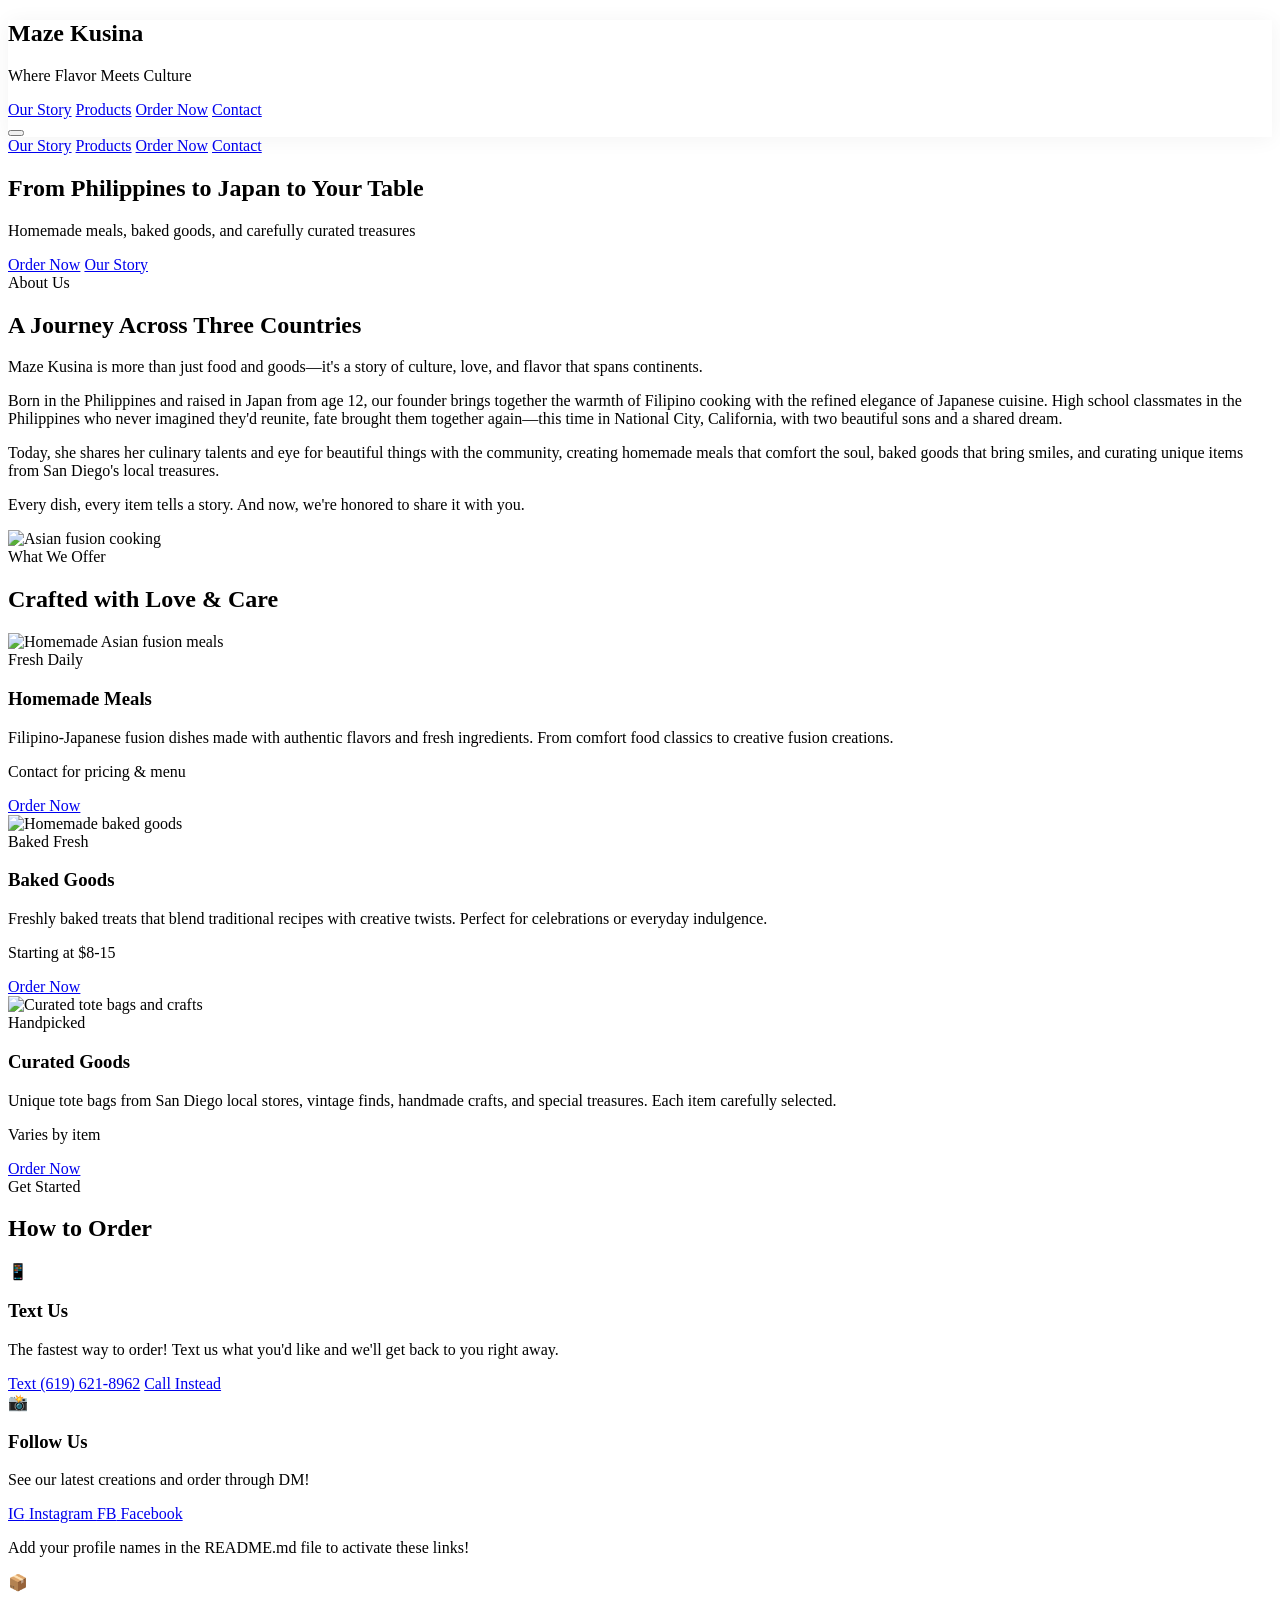
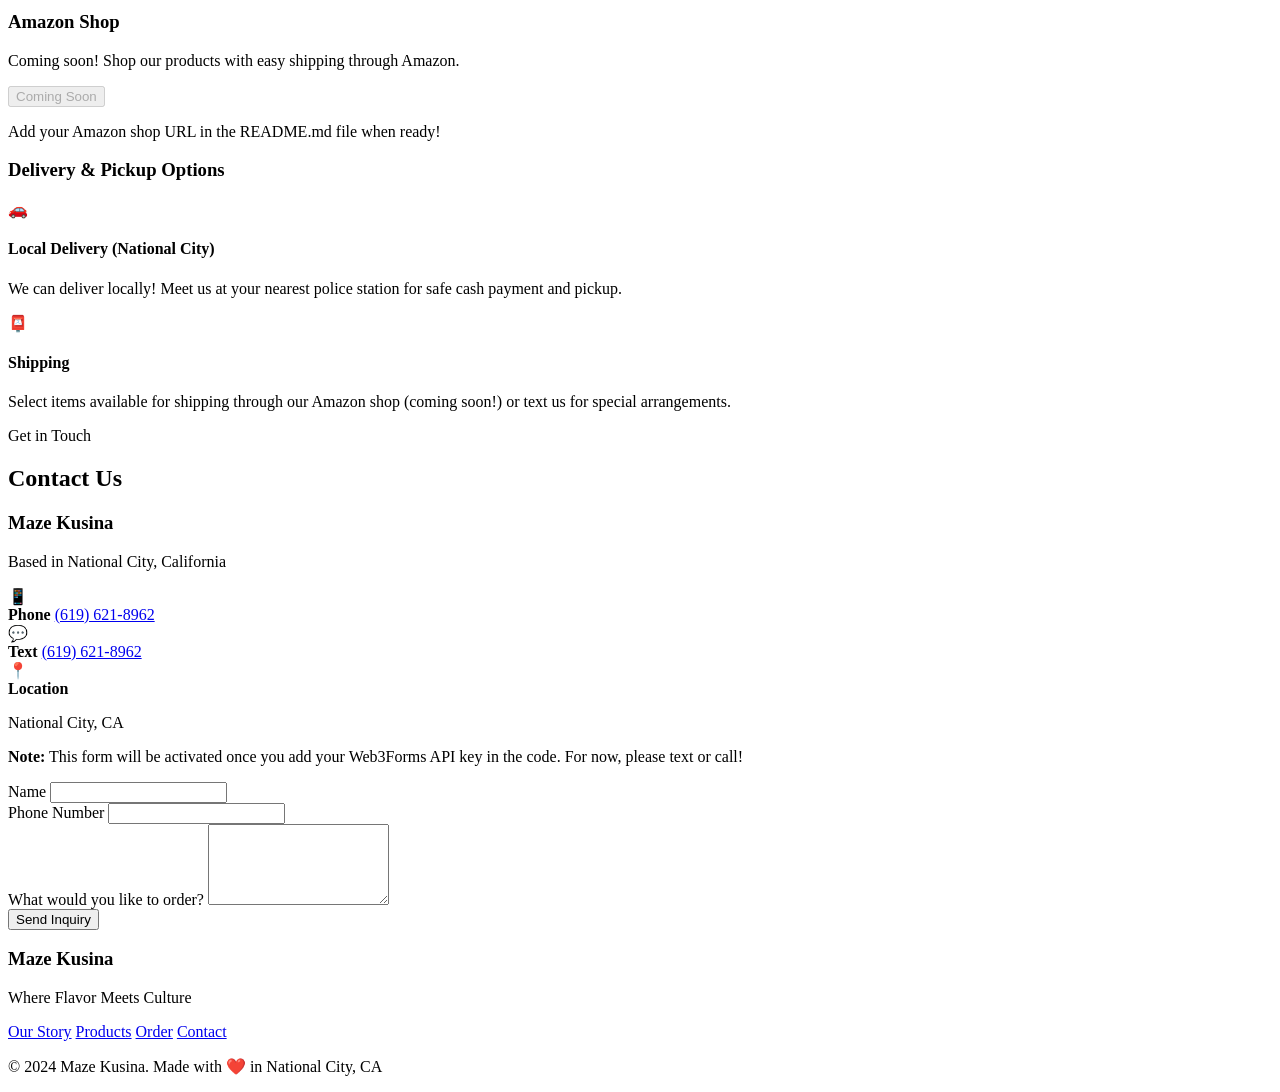
==== projects/maze-kusina/index.html @ 772ee9c9 "Add complete Maze Kusina index.html" ====
<!DOCTYPE html>
<html lang="en">
<head>
    <meta charset="UTF-8">
    <meta name="viewport" content="width=device-width, initial-scale=1.0">
    <title>Maze Kusina - Homemade Filipino-Japanese Fusion Food & Curated Goods</title>
    <meta name="description" content="Homemade meals, baked goods, and curated items from National City, CA. Filipino-Japanese fusion with love.">
    <link rel="stylesheet" href="styles.css">
</head>
<body>
    <!-- Navigation -->
    <nav class="navbar">
        <div class="container">
            <div class="nav-brand">
                <h1>Maze Kusina</h1>
                <p class="tagline">Where Flavor Meets Culture</p>
            </div>
            <div class="nav-links">
                <a href="#story">Our Story</a>
                <a href="#products">Products</a>
                <a href="#order">Order Now</a>
                <a href="#contact">Contact</a>
            </div>
            <button class="mobile-menu-toggle" aria-label="Toggle menu">
                <span></span>
                <span></span>
                <span></span>
            </button>
        </div>
    </nav>

    <!-- Mobile Menu -->
    <div class="mobile-menu">
        <a href="#story">Our Story</a>
        <a href="#products">Products</a>
        <a href="#order">Order Now</a>
        <a href="#contact">Contact</a>
    </div>

    <!-- Hero Section -->
    <section class="hero">
        <div class="hero-overlay"></div>
        <div class="hero-content">
            <h2 class="hero-title">From Philippines to Japan to Your Table</h2>
            <p class="hero-subtitle">Homemade meals, baked goods, and carefully curated treasures</p>
            <div class="hero-buttons">
                <a href="#order" class="btn btn-primary">Order Now</a>
                <a href="#story" class="btn btn-secondary">Our Story</a>
            </div>
        </div>
    </section>

    <!-- Our Story Section -->
    <section id="story" class="story-section">
        <div class="container">
            <div class="section-header">
                <span class="section-label">About Us</span>
                <h2>A Journey Across Three Countries</h2>
            </div>
            <div class="story-content">
                <div class="story-text">
                    <p class="story-intro">Maze Kusina is more than just food and goods—it's a story of culture, love, and flavor that spans continents.</p>
                    <p>Born in the Philippines and raised in Japan from age 12, our founder brings together the warmth of Filipino cooking with the refined elegance of Japanese cuisine. High school classmates in the Philippines who never imagined they'd reunite, fate brought them together again—this time in National City, California, with two beautiful sons and a shared dream.</p>
                    <p>Today, she shares her culinary talents and eye for beautiful things with the community, creating homemade meals that comfort the soul, baked goods that bring smiles, and curating unique items from San Diego's local treasures.</p>
                    <p class="story-closing">Every dish, every item tells a story. And now, we're honored to share it with you.</p>
                </div>
                <div class="story-image">
                    <img src="https://images.unsplash.com/photo-1556910103-1c02745aae4d?w=800&q=80" alt="Asian fusion cooking">
                </div>
            </div>
        </div>
    </section>

    <!-- Products Section -->
    <section id="products" class="products-section">
        <div class="container">
            <div class="section-header">
                <span class="section-label">What We Offer</span>
                <h2>Crafted with Love & Care</h2>
            </div>
            <div class="products-grid">
                <!-- Homemade Meals -->
                <div class="product-card">
                    <div class="product-image">
                        <img src="https://images.unsplash.com/photo-1455619452474-d2be8b1e70cd?w=800&q=80" alt="Homemade Asian fusion meals">
                        <div class="product-badge">Fresh Daily</div>
                    </div>
                    <div class="product-info">
                        <h3>Homemade Meals</h3>
                        <p>Filipino-Japanese fusion dishes made with authentic flavors and fresh ingredients. From comfort food classics to creative fusion creations.</p>
                        <p class="product-price">Contact for pricing & menu</p>
                        <a href="#order" class="btn btn-outline">Order Now</a>
                    </div>
                </div>

                <!-- Baked Goods -->
                <div class="product-card">
                    <div class="product-image">
                        <img src="https://images.unsplash.com/photo-1509440159596-0249088772ff?w=800&q=80" alt="Homemade baked goods">
                        <div class="product-badge">Baked Fresh</div>
                    </div>
                    <div class="product-info">
                        <h3>Baked Goods</h3>
                        <p>Freshly baked treats that blend traditional recipes with creative twists. Perfect for celebrations or everyday indulgence.</p>
                        <p class="product-price">Starting at $8-15</p>
                        <a href="#order" class="btn btn-outline">Order Now</a>
                    </div>
                </div>

                <!-- Curated Items -->
                <div class="product-card">
                    <div class="product-image">
                        <img src="https://images.unsplash.com/photo-1591195853828-11db59a44f6b?w=800&q=80" alt="Curated tote bags and crafts">
                        <div class="product-badge">Handpicked</div>
                    </div>
                    <div class="product-info">
                        <h3>Curated Goods</h3>
                        <p>Unique tote bags from San Diego local stores, vintage finds, handmade crafts, and special treasures. Each item carefully selected.</p>
                        <p class="product-price">Varies by item</p>
                        <a href="#order" class="btn btn-outline">Order Now</a>
                    </div>
                </div>
            </div>
        </div>
    </section>

    <!-- How to Order Section -->
    <section id="order" class="order-section">
        <div class="container">
            <div class="section-header">
                <span class="section-label">Get Started</span>
                <h2>How to Order</h2>
            </div>
            <div class="order-methods">
                <!-- Text Orders -->
                <div class="order-card primary-method">
                    <div class="order-icon">📱</div>
                    <h3>Text Us</h3>
                    <p>The fastest way to order! Text us what you'd like and we'll get back to you right away.</p>
                    <a href="sms:+16196218962" class="btn btn-primary">Text (619) 621-8962</a>
                    <a href="tel:+16196218962" class="btn btn-secondary">Call Instead</a>
                </div>

                <!-- Social Media -->
                <div class="order-card">
                    <div class="order-icon">📸</div>
                    <h3>Follow Us</h3>
                    <p>See our latest creations and order through DM!</p>
                    <div class="social-buttons">
                        <a href="#" class="btn btn-outline social-btn" id="instagram-link">
                            <span class="social-icon">IG</span> Instagram
                        </a>
                        <a href="#" class="btn btn-outline social-btn" id="facebook-link">
                            <span class="social-icon">FB</span> Facebook
                        </a>
                    </div>
                    <p class="social-note">Add your profile names in the README.md file to activate these links!</p>
                </div>

                <!-- Amazon Shop (Coming Soon) -->
                <div class="order-card">
                    <div class="order-icon">📦</div>
                    <h3>Amazon Shop</h3>
                    <p>Coming soon! Shop our products with easy shipping through Amazon.</p>
                    <button class="btn btn-outline" disabled>Coming Soon</button>
                    <p class="note">Add your Amazon shop URL in the README.md file when ready!</p>
                </div>
            </div>

            <!-- Delivery Info -->
            <div class="delivery-info">
                <h3>Delivery & Pickup Options</h3>
                <div class="delivery-options">
                    <div class="delivery-option">
                        <span class="delivery-icon">🚗</span>
                        <div>
                            <h4>Local Delivery (National City)</h4>
                            <p>We can deliver locally! Meet us at your nearest police station for safe cash payment and pickup.</p>
                        </div>
                    </div>
                    <div class="delivery-option">
                        <span class="delivery-icon">📮</span>
                        <div>
                            <h4>Shipping</h4>
                            <p>Select items available for shipping through our Amazon shop (coming soon!) or text us for special arrangements.</p>
                        </div>
                    </div>
                </div>
            </div>
        </div>
    </section>

    <!-- Contact Section -->
    <section id="contact" class="contact-section">
        <div class="container">
            <div class="section-header">
                <span class="section-label">Get in Touch</span>
                <h2>Contact Us</h2>
            </div>
            <div class="contact-content">
                <div class="contact-info">
                    <h3>Maze Kusina</h3>
                    <p>Based in National City, California</p>
                    <div class="contact-details">
                        <div class="contact-item">
                            <span class="contact-icon">📱</span>
                            <div>
                                <strong>Phone</strong>
                                <a href="tel:+16196218962">(619) 621-8962</a>
                            </div>
                        </div>
                        <div class="contact-item">
                            <span class="contact-icon">💬</span>
                            <div>
                                <strong>Text</strong>
                                <a href="sms:+16196218962">(619) 621-8962</a>
                            </div>
                        </div>
                        <div class="contact-item">
                            <span class="contact-icon">📍</span>
                            <div>
                                <strong>Location</strong>
                                <p>National City, CA</p>
                            </div>
                        </div>
                    </div>
                </div>
                <div class="contact-form-container">
                    <form id="contactForm" class="contact-form" action="https://api.web3forms.com/submit" method="POST">
                        <input type="hidden" name="access_key" value="YOUR_WEB3FORMS_KEY">
                        <input type="hidden" name="subject" value="New Maze Kusina Inquiry">
                        <input type="hidden" name="from_name" value="Maze Kusina Website">
                        
                        <div class="form-note">
                            <p><strong>Note:</strong> This form will be activated once you add your Web3Forms API key in the code. For now, please text or call!</p>
                        </div>
                        
                        <div class="form-group">
                            <label for="name">Name</label>
                            <input type="text" id="name" name="name" required>
                        </div>
                        <div class="form-group">
                            <label for="phone">Phone Number</label>
                            <input type="tel" id="phone" name="phone" required>
                        </div>
                        <div class="form-group">
                            <label for="message">What would you like to order?</label>
                            <textarea id="message" name="message" rows="5" required></textarea>
                        </div>
                        <button type="submit" class="btn btn-primary">Send Inquiry</button>
                    </form>
                </div>
            </div>
        </div>
    </section>

    <!-- Footer -->
    <footer class="footer">
        <div class="container">
            <div class="footer-content">
                <div class="footer-brand">
                    <h3>Maze Kusina</h3>
                    <p>Where Flavor Meets Culture</p>
                </div>
                <div class="footer-links">
                    <a href="#story">Our Story</a>
                    <a href="#products">Products</a>
                    <a href="#order">Order</a>
                    <a href="#contact">Contact</a>
                </div>
            </div>
            <div class="footer-bottom">
                <p>&copy; 2024 Maze Kusina. Made with ❤️ in National City, CA</p>
            </div>
        </div>
    </footer>

    <script src="script.js"></script>
</body>
</html>
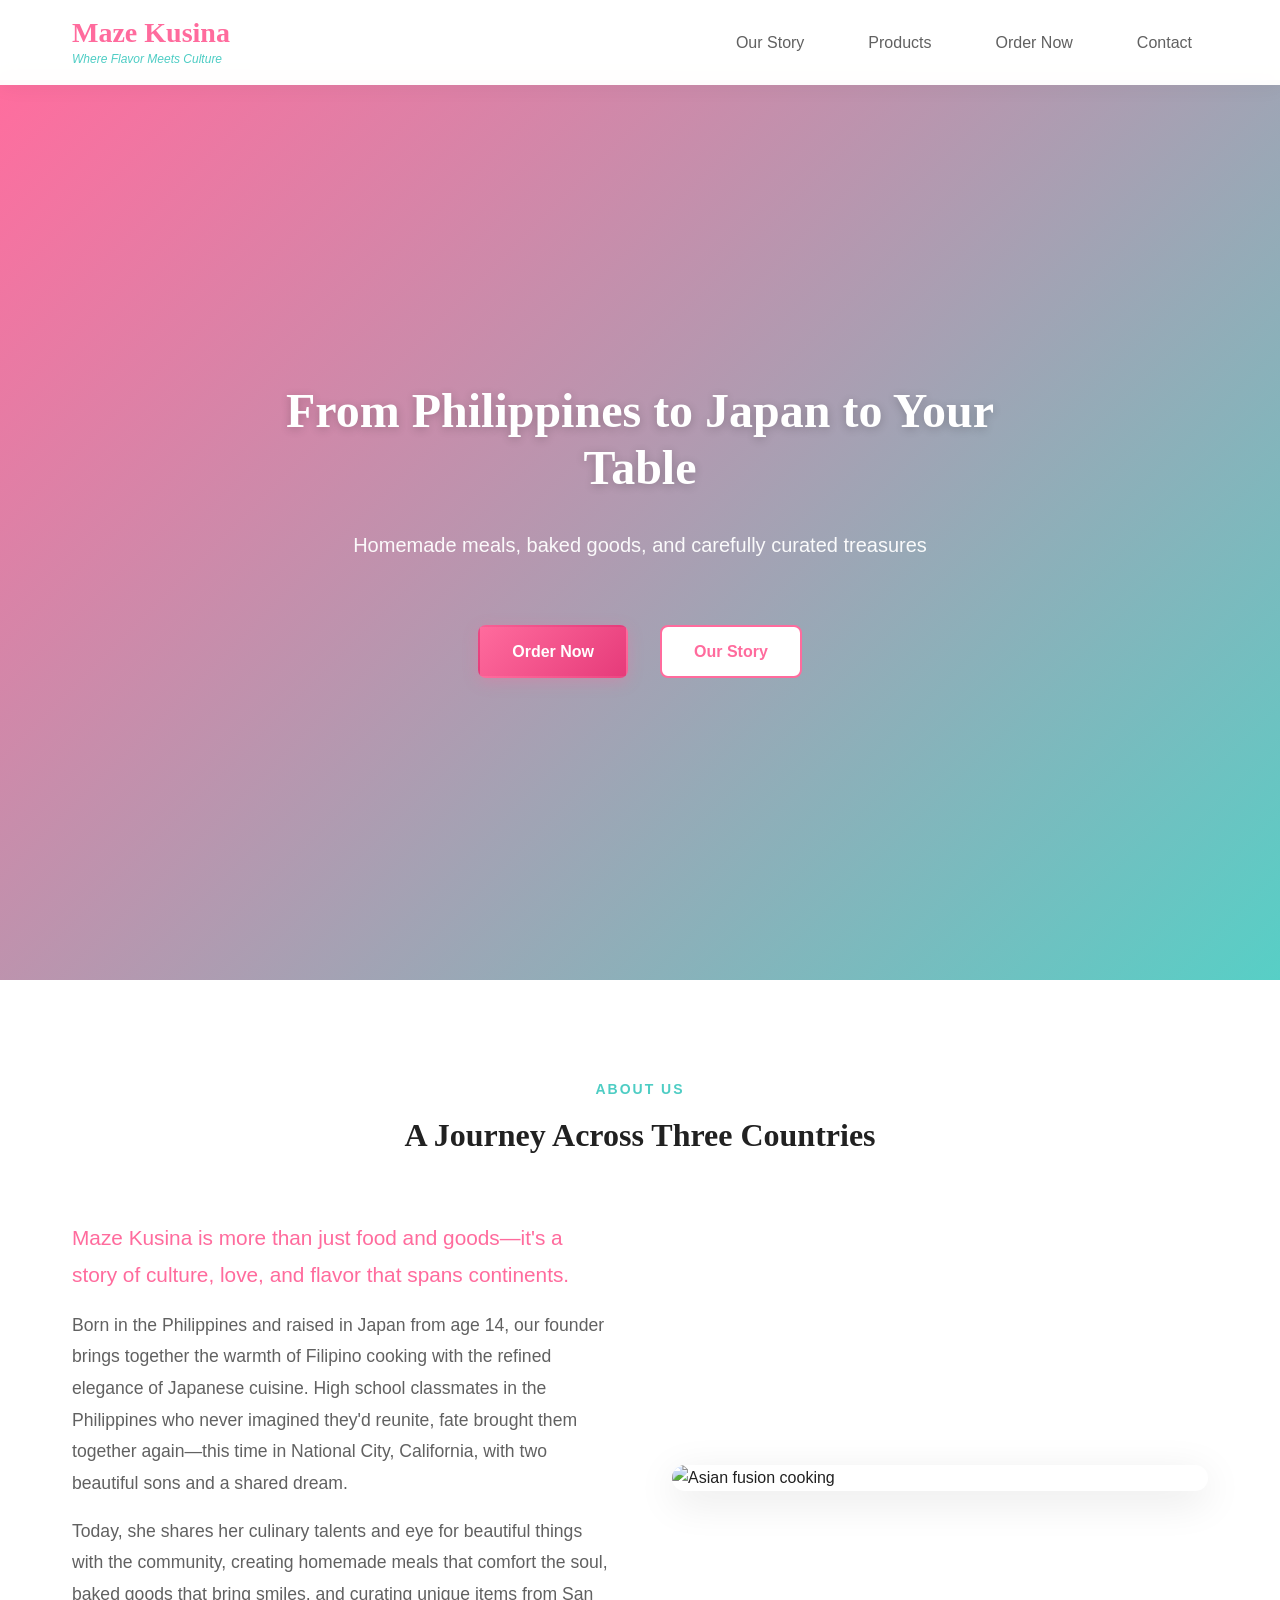
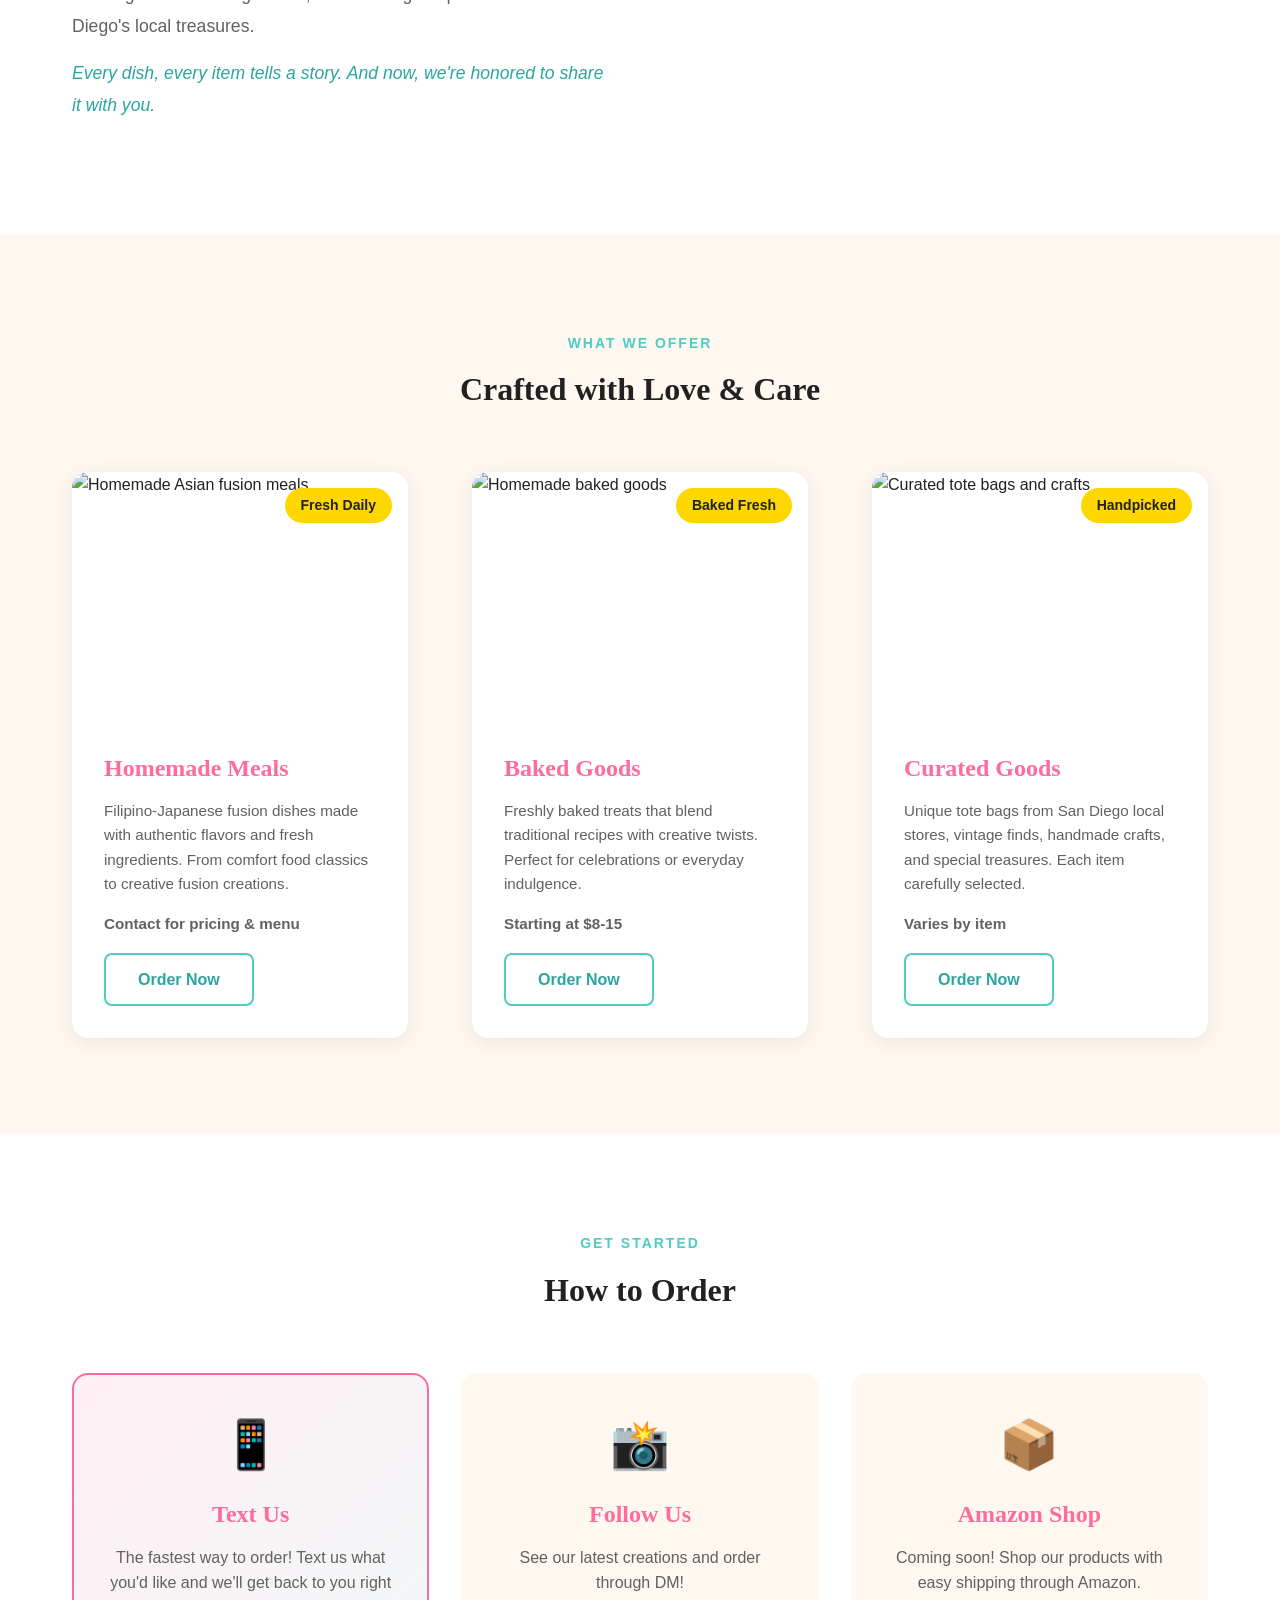
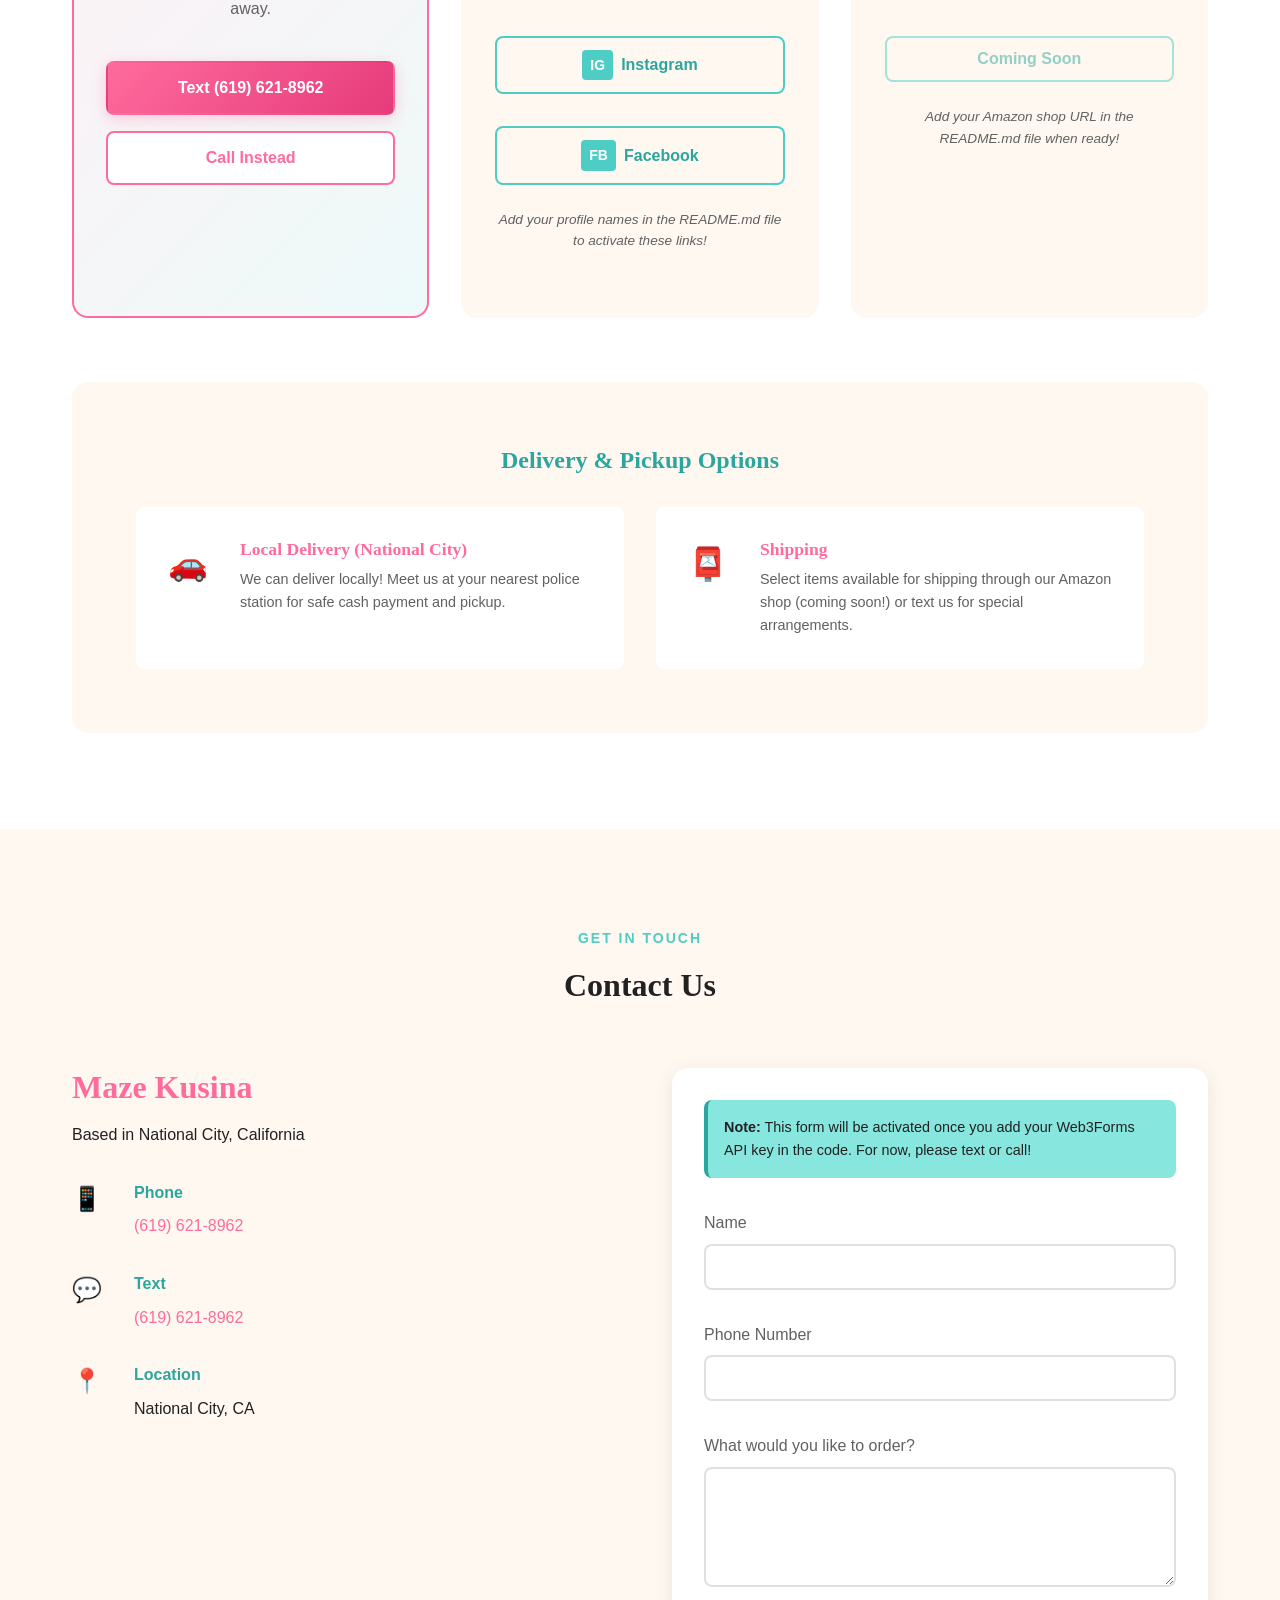
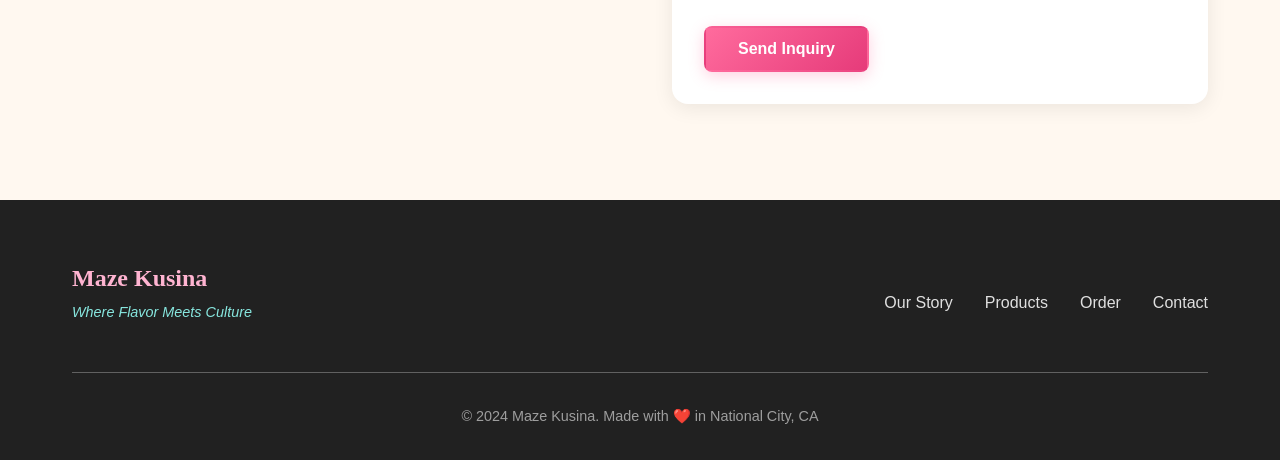
==== commit 0b6e6eec: "Update founder's age from 12 to 14 in story" ====
--- a/projects/maze-kusina/index.html
+++ b/projects/maze-kusina/index.html
@@ -60,7 +60,7 @@
             <div class="story-content">
                 <div class="story-text">
                     <p class="story-intro">Maze Kusina is more than just food and goods—it's a story of culture, love, and flavor that spans continents.</p>
-                    <p>Born in the Philippines and raised in Japan from age 12, our founder brings together the warmth of Filipino cooking with the refined elegance of Japanese cuisine. High school classmates in the Philippines who never imagined they'd reunite, fate brought them together again—this time in National City, California, with two beautiful sons and a shared dream.</p>
+                    <p>Born in the Philippines and raised in Japan from age 14, our founder brings together the warmth of Filipino cooking with the refined elegance of Japanese cuisine. High school classmates in the Philippines who never imagined they'd reunite, fate brought them together again—this time in National City, California, with two beautiful sons and a shared dream.</p>
                     <p>Today, she shares her culinary talents and eye for beautiful things with the community, creating homemade meals that comfort the soul, baked goods that bring smiles, and curating unique items from San Diego's local treasures.</p>
                     <p class="story-closing">Every dish, every item tells a story. And now, we're honored to share it with you.</p>
                 </div>
@@ -277,4 +277,4 @@
 
     <script src="script.js"></script>
 </body>
-</html>+</html>
--- a/projects/maze-kusina/styles.css
+++ b/projects/maze-kusina/styles.css
@@ -0,0 +1,798 @@
+/* ====================================
+   MAZE KUSINA - STYLES
+   Filipino-Japanese Fusion Aesthetic
+   ==================================== */
+
+:root {
+    --coral-primary: #FF6B9D;
+    --coral-light: #FFB4D1;
+    --coral-dark: #E63B7A;
+    --teal-primary: #4ECDC4;
+    --teal-light: #87E6DE;
+    --teal-dark: #2BA69F;
+    --gold-accent: #FFD700;
+    --gold-light: #FFE55C;
+    --white: #FFFFFF;
+    --cream: #FFF8F0;
+    --gray-100: #F7F7F7;
+    --gray-300: #E0E0E0;
+    --gray-500: #9E9E9E;
+    --gray-700: #616161;
+    --gray-900: #212121;
+    --spacing-xs: 0.5rem;
+    --spacing-sm: 1rem;
+    --spacing-md: 2rem;
+    --spacing-lg: 4rem;
+    --spacing-xl: 6rem;
+    --font-heading: 'Georgia', serif;
+    --font-body: -apple-system, BlinkMacSystemFont, 'Segoe UI', Roboto, Oxygen, Ubuntu, Cantarell, sans-serif;
+    --radius-sm: 8px;
+    --radius-md: 16px;
+    --radius-lg: 24px;
+}
+
+* {
+    margin: 0;
+    padding: 0;
+    box-sizing: border-box;
+}
+
+html {
+    scroll-behavior: smooth;
+}
+
+body {
+    font-family: var(--font-body);
+    color: var(--gray-900);
+    background-color: var(--cream);
+    line-height: 1.6;
+    overflow-x: hidden;
+}
+
+h1, h2, h3, h4, h5, h6 {
+    font-family: var(--font-heading);
+    line-height: 1.2;
+    margin-bottom: var(--spacing-sm);
+}
+
+h1 { font-size: 2.5rem; }
+h2 { font-size: 2rem; }
+h3 { font-size: 1.5rem; }
+
+p {
+    margin-bottom: var(--spacing-sm);
+}
+
+a {
+    color: inherit;
+    text-decoration: none;
+    transition: all 0.3s ease;
+}
+
+img {
+    max-width: 100%;
+    height: auto;
+    display: block;
+}
+
+.container {
+    max-width: 1200px;
+    margin: 0 auto;
+    padding: 0 var(--spacing-md);
+}
+
+.btn {
+    display: inline-block;
+    padding: 12px 32px;
+    border-radius: var(--radius-sm);
+    font-weight: 600;
+    text-align: center;
+    cursor: pointer;
+    transition: all 0.3s ease;
+    border: 2px solid transparent;
+    font-size: 1rem;
+    text-decoration: none;
+}
+
+.btn-primary {
+    background: linear-gradient(135deg, var(--coral-primary), var(--coral-dark));
+    color: var(--white);
+    box-shadow: 0 4px 15px rgba(255, 107, 157, 0.3);
+}
+
+.btn-primary:hover {
+    transform: translateY(-2px);
+    box-shadow: 0 6px 20px rgba(255, 107, 157, 0.4);
+}
+
+.btn-secondary {
+    background: var(--white);
+    color: var(--coral-primary);
+    border: 2px solid var(--coral-primary);
+}
+
+.btn-secondary:hover {
+    background: var(--coral-primary);
+    color: var(--white);
+}
+
+.btn-outline {
+    background: transparent;
+    border: 2px solid var(--teal-primary);
+    color: var(--teal-dark);
+}
+
+.btn-outline:hover {
+    background: var(--teal-primary);
+    color: var(--white);
+}
+
+.btn:disabled {
+    opacity: 0.5;
+    cursor: not-allowed;
+}
+
+.section-header {
+    text-align: center;
+    margin-bottom: var(--spacing-lg);
+}
+
+.section-label {
+    display: inline-block;
+    color: var(--teal-primary);
+    font-weight: 600;
+    text-transform: uppercase;
+    letter-spacing: 2px;
+    font-size: 0.875rem;
+    margin-bottom: var(--spacing-sm);
+}
+
+.navbar {
+    position: fixed;
+    top: 0;
+    left: 0;
+    right: 0;
+    background: rgba(255, 255, 255, 0.95);
+    backdrop-filter: blur(10px);
+    box-shadow: 0 2px 20px rgba(0, 0, 0, 0.05);
+    z-index: 1000;
+    padding: var(--spacing-sm) 0;
+}
+
+.navbar .container {
+    display: flex;
+    justify-content: space-between;
+    align-items: center;
+}
+
+.nav-brand h1 {
+    font-size: 1.75rem;
+    color: var(--coral-primary);
+    margin-bottom: 0;
+}
+
+.nav-brand .tagline {
+    font-size: 0.75rem;
+    color: var(--teal-primary);
+    font-style: italic;
+    margin: 0;
+}
+
+.nav-links {
+    display: flex;
+    gap: var(--spacing-md);
+}
+
+.nav-links a {
+    color: var(--gray-700);
+    font-weight: 500;
+    padding: 8px 16px;
+    border-radius: var(--radius-sm);
+    transition: all 0.3s ease;
+}
+
+.nav-links a:hover {
+    color: var(--coral-primary);
+    background: var(--coral-light);
+}
+
+.mobile-menu-toggle {
+    display: none;
+    flex-direction: column;
+    background: none;
+    border: none;
+    cursor: pointer;
+    padding: 8px;
+}
+
+.mobile-menu-toggle span {
+    width: 25px;
+    height: 3px;
+    background: var(--coral-primary);
+    margin: 3px 0;
+    border-radius: 3px;
+    transition: all 0.3s ease;
+}
+
+.mobile-menu {
+    display: none;
+    position: fixed;
+    top: 80px;
+    left: 0;
+    right: 0;
+    background: var(--white);
+    box-shadow: 0 4px 20px rgba(0, 0, 0, 0.1);
+    z-index: 999;
+    padding: var(--spacing-md);
+    flex-direction: column;
+    gap: var(--spacing-sm);
+}
+
+.mobile-menu.active {
+    display: flex;
+}
+
+.mobile-menu a {
+    padding: var(--spacing-sm);
+    color: var(--gray-700);
+    border-radius: var(--radius-sm);
+    transition: all 0.3s ease;
+}
+
+.mobile-menu a:hover {
+    background: var(--coral-light);
+    color: var(--coral-primary);
+}
+
+.hero {
+    position: relative;
+    height: 100vh;
+    min-height: 600px;
+    display: flex;
+    align-items: center;
+    justify-content: center;
+    background: linear-gradient(135deg, var(--coral-light) 0%, var(--teal-light) 100%);
+    background-image: 
+        linear-gradient(135deg, rgba(255, 107, 157, 0.9) 0%, rgba(78, 205, 196, 0.8) 100%),
+        url('https://images.unsplash.com/photo-1504674900247-0877df9cc836?w=1600&q=80');
+    background-size: cover;
+    background-position: center;
+    margin-top: 80px;
+}
+
+.hero-overlay {
+    position: absolute;
+    top: 0;
+    left: 0;
+    right: 0;
+    bottom: 0;
+    background: linear-gradient(135deg, rgba(255, 107, 157, 0.85) 0%, rgba(78, 205, 196, 0.75) 100%);
+}
+
+.hero-content {
+    position: relative;
+    z-index: 1;
+    text-align: center;
+    color: var(--white);
+    max-width: 800px;
+    padding: var(--spacing-md);
+}
+
+.hero-title {
+    font-size: 3rem;
+    margin-bottom: var(--spacing-md);
+    text-shadow: 0 2px 10px rgba(0, 0, 0, 0.2);
+    animation: fadeInUp 1s ease;
+}
+
+.hero-subtitle {
+    font-size: 1.25rem;
+    margin-bottom: var(--spacing-lg);
+    opacity: 0.95;
+    animation: fadeInUp 1.2s ease;
+}
+
+.hero-buttons {
+    display: flex;
+    gap: var(--spacing-md);
+    justify-content: center;
+    flex-wrap: wrap;
+    animation: fadeInUp 1.4s ease;
+}
+
+@keyframes fadeInUp {
+    from {
+        opacity: 0;
+        transform: translateY(30px);
+    }
+    to {
+        opacity: 1;
+        transform: translateY(0);
+    }
+}
+
+.story-section {
+    padding: var(--spacing-xl) 0;
+    background: var(--white);
+}
+
+.story-content {
+    display: grid;
+    grid-template-columns: 1fr 1fr;
+    gap: var(--spacing-lg);
+    align-items: center;
+}
+
+.story-text p {
+    font-size: 1.1rem;
+    line-height: 1.8;
+    color: var(--gray-700);
+}
+
+.story-intro {
+    font-size: 1.3rem !important;
+    color: var(--coral-primary) !important;
+    font-weight: 500;
+}
+
+.story-closing {
+    font-style: italic;
+    color: var(--teal-dark) !important;
+}
+
+.story-image img {
+    width: 100%;
+    border-radius: var(--radius-lg);
+    box-shadow: 0 10px 40px rgba(0, 0, 0, 0.1);
+}
+
+.products-section {
+    padding: var(--spacing-xl) 0;
+    background: var(--cream);
+}
+
+.products-grid {
+    display: grid;
+    grid-template-columns: repeat(auto-fit, minmax(300px, 1fr));
+    gap: var(--spacing-lg);
+}
+
+.product-card {
+    background: var(--white);
+    border-radius: var(--radius-md);
+    overflow: hidden;
+    box-shadow: 0 4px 20px rgba(0, 0, 0, 0.08);
+    transition: all 0.3s ease;
+}
+
+.product-card:hover {
+    transform: translateY(-8px);
+    box-shadow: 0 8px 30px rgba(0, 0, 0, 0.15);
+}
+
+.product-image {
+    position: relative;
+    height: 250px;
+    overflow: hidden;
+}
+
+.product-image img {
+    width: 100%;
+    height: 100%;
+    object-fit: cover;
+    transition: transform 0.3s ease;
+}
+
+.product-card:hover .product-image img {
+    transform: scale(1.05);
+}
+
+.product-badge {
+    position: absolute;
+    top: var(--spacing-sm);
+    right: var(--spacing-sm);
+    background: var(--gold-accent);
+    color: var(--gray-900);
+    padding: 6px 16px;
+    border-radius: 20px;
+    font-size: 0.875rem;
+    font-weight: 600;
+}
+
+.product-info {
+    padding: var(--spacing-md);
+}
+
+.product-info h3 {
+    color: var(--coral-primary);
+    margin-bottom: var(--spacing-sm);
+}
+
+.product-info p {
+    color: var(--gray-700);
+    font-size: 0.95rem;
+}
+
+.product-price {
+    font-size: 1.1rem;
+    font-weight: 600;
+    color: var(--teal-dark);
+    margin: var(--spacing-sm) 0;
+}
+
+.order-section {
+    padding: var(--spacing-xl) 0;
+    background: var(--white);
+}
+
+.order-methods {
+    display: grid;
+    grid-template-columns: repeat(auto-fit, minmax(280px, 1fr));
+    gap: var(--spacing-md);
+    margin-bottom: var(--spacing-lg);
+}
+
+.order-card {
+    background: var(--cream);
+    padding: var(--spacing-md);
+    border-radius: var(--radius-md);
+    text-align: center;
+    transition: all 0.3s ease;
+    border: 2px solid transparent;
+}
+
+.order-card:hover {
+    transform: translateY(-5px);
+    box-shadow: 0 8px 25px rgba(0, 0, 0, 0.1);
+}
+
+.primary-method {
+    border: 2px solid var(--coral-primary);
+    background: linear-gradient(135deg, rgba(255, 107, 157, 0.1), rgba(78, 205, 196, 0.1));
+}
+
+.order-icon {
+    font-size: 3rem;
+    margin-bottom: var(--spacing-sm);
+}
+
+.order-card h3 {
+    color: var(--coral-primary);
+    margin-bottom: var(--spacing-sm);
+}
+
+.order-card p {
+    color: var(--gray-700);
+    margin-bottom: var(--spacing-md);
+}
+
+.order-card .btn {
+    margin: var(--spacing-xs) 0;
+    width: 100%;
+    max-width: 300px;
+}
+
+.social-buttons {
+    display: flex;
+    flex-direction: column;
+    gap: var(--spacing-sm);
+    align-items: center;
+}
+
+.social-btn {
+    display: flex;
+    align-items: center;
+    justify-content: center;
+    gap: var(--spacing-xs);
+}
+
+.social-icon {
+    font-weight: bold;
+    background: var(--teal-primary);
+    color: var(--white);
+    padding: 4px 8px;
+    border-radius: 4px;
+    font-size: 0.875rem;
+}
+
+.social-note, .note {
+    font-size: 0.85rem;
+    color: var(--gray-500);
+    font-style: italic;
+    margin-top: var(--spacing-sm);
+}
+
+.delivery-info {
+    background: var(--cream);
+    padding: var(--spacing-lg);
+    border-radius: var(--radius-md);
+    margin-top: var(--spacing-lg);
+}
+
+.delivery-info h3 {
+    text-align: center;
+    color: var(--teal-dark);
+    margin-bottom: var(--spacing-md);
+}
+
+.delivery-options {
+    display: grid;
+    grid-template-columns: repeat(auto-fit, minmax(250px, 1fr));
+    gap: var(--spacing-md);
+}
+
+.delivery-option {
+    display: flex;
+    gap: var(--spacing-md);
+    background: var(--white);
+    padding: var(--spacing-md);
+    border-radius: var(--radius-sm);
+}
+
+.delivery-icon {
+    font-size: 2rem;
+}
+
+.delivery-option h4 {
+    color: var(--coral-primary);
+    margin-bottom: var(--spacing-xs);
+    font-size: 1.1rem;
+}
+
+.delivery-option p {
+    color: var(--gray-700);
+    font-size: 0.9rem;
+    margin: 0;
+}
+
+.contact-section {
+    padding: var(--spacing-xl) 0;
+    background: var(--cream);
+}
+
+.contact-content {
+    display: grid;
+    grid-template-columns: 1fr 1fr;
+    gap: var(--spacing-lg);
+}
+
+.contact-info h3 {
+    color: var(--coral-primary);
+    font-size: 2rem;
+    margin-bottom: var(--spacing-sm);
+}
+
+.contact-details {
+    margin-top: var(--spacing-md);
+}
+
+.contact-item {
+    display: flex;
+    gap: var(--spacing-md);
+    margin-bottom: var(--spacing-md);
+    align-items: flex-start;
+}
+
+.contact-icon {
+    font-size: 1.5rem;
+}
+
+.contact-item strong {
+    display: block;
+    color: var(--teal-dark);
+    margin-bottom: var(--spacing-xs);
+}
+
+.contact-item a {
+    color: var(--coral-primary);
+    font-weight: 500;
+}
+
+.contact-item a:hover {
+    text-decoration: underline;
+}
+
+.contact-form-container {
+    background: var(--white);
+    padding: var(--spacing-md);
+    border-radius: var(--radius-md);
+    box-shadow: 0 4px 20px rgba(0, 0, 0, 0.08);
+}
+
+.form-note {
+    background: var(--teal-light);
+    padding: var(--spacing-sm);
+    border-radius: var(--radius-sm);
+    margin-bottom: var(--spacing-md);
+    border-left: 4px solid var(--teal-dark);
+}
+
+.form-note p {
+    margin: 0;
+    font-size: 0.9rem;
+    color: var(--gray-900);
+}
+
+.form-group {
+    margin-bottom: var(--spacing-md);
+}
+
+.form-group label {
+    display: block;
+    margin-bottom: var(--spacing-xs);
+    color: var(--gray-700);
+    font-weight: 500;
+}
+
+.form-group input,
+.form-group textarea {
+    width: 100%;
+    padding: 12px;
+    border: 2px solid var(--gray-300);
+    border-radius: var(--radius-sm);
+    font-family: var(--font-body);
+    font-size: 1rem;
+    transition: border-color 0.3s ease;
+}
+
+.form-group input:focus,
+.form-group textarea:focus {
+    outline: none;
+    border-color: var(--teal-primary);
+}
+
+.form-group textarea {
+    resize: vertical;
+    min-height: 120px;
+}
+
+.footer {
+    background: var(--gray-900);
+    color: var(--white);
+    padding: var(--spacing-lg) 0 var(--spacing-md);
+}
+
+.footer-content {
+    display: flex;
+    justify-content: space-between;
+    align-items: center;
+    margin-bottom: var(--spacing-md);
+    flex-wrap: wrap;
+    gap: var(--spacing-md);
+}
+
+.footer-brand h3 {
+    color: var(--coral-light);
+    margin-bottom: var(--spacing-xs);
+}
+
+.footer-brand p {
+    color: var(--teal-light);
+    font-style: italic;
+    font-size: 0.9rem;
+}
+
+.footer-links {
+    display: flex;
+    gap: var(--spacing-md);
+    flex-wrap: wrap;
+}
+
+.footer-links a {
+    color: var(--gray-300);
+    transition: color 0.3s ease;
+}
+
+.footer-links a:hover {
+    color: var(--coral-light);
+}
+
+.footer-bottom {
+    text-align: center;
+    padding-top: var(--spacing-md);
+    border-top: 1px solid var(--gray-700);
+}
+
+.footer-bottom p {
+    color: var(--gray-500);
+    font-size: 0.9rem;
+    margin: 0;
+}
+
+@media (max-width: 768px) {
+    .nav-links {
+        display: none;
+    }
+    
+    .mobile-menu-toggle {
+        display: flex;
+    }
+    
+    .hero {
+        height: 80vh;
+        min-height: 500px;
+    }
+    
+    .hero-title {
+        font-size: 2rem;
+    }
+    
+    .hero-subtitle {
+        font-size: 1rem;
+    }
+    
+    .hero-buttons {
+        flex-direction: column;
+    }
+    
+    .hero-buttons .btn {
+        width: 100%;
+        max-width: 300px;
+    }
+    
+    .story-content {
+        grid-template-columns: 1fr;
+    }
+    
+    .story-image {
+        order: -1;
+    }
+    
+    .products-grid {
+        grid-template-columns: 1fr;
+    }
+    
+    .contact-content {
+        grid-template-columns: 1fr;
+    }
+    
+    h1 { font-size: 2rem; }
+    h2 { font-size: 1.75rem; }
+    h3 { font-size: 1.25rem; }
+    
+    :root {
+        --spacing-lg: 3rem;
+        --spacing-xl: 4rem;
+    }
+}
+
+@media (max-width: 480px) {
+    .container {
+        padding: 0 var(--spacing-sm);
+    }
+    
+    .hero-title {
+        font-size: 1.75rem;
+    }
+    
+    .section-header h2 {
+        font-size: 1.5rem;
+    }
+    
+    .order-methods {
+        grid-template-columns: 1fr;
+    }
+    
+    .delivery-options {
+        grid-template-columns: 1fr;
+    }
+    
+    .footer-content {
+        flex-direction: column;
+        text-align: center;
+    }
+    
+    .footer-links {
+        justify-content: center;
+    }
+}
+
+@media (min-width: 1440px) {
+    .container {
+        max-width: 1400px;
+    }
+    
+    .hero-title {
+        font-size: 3.5rem;
+    }
+}
